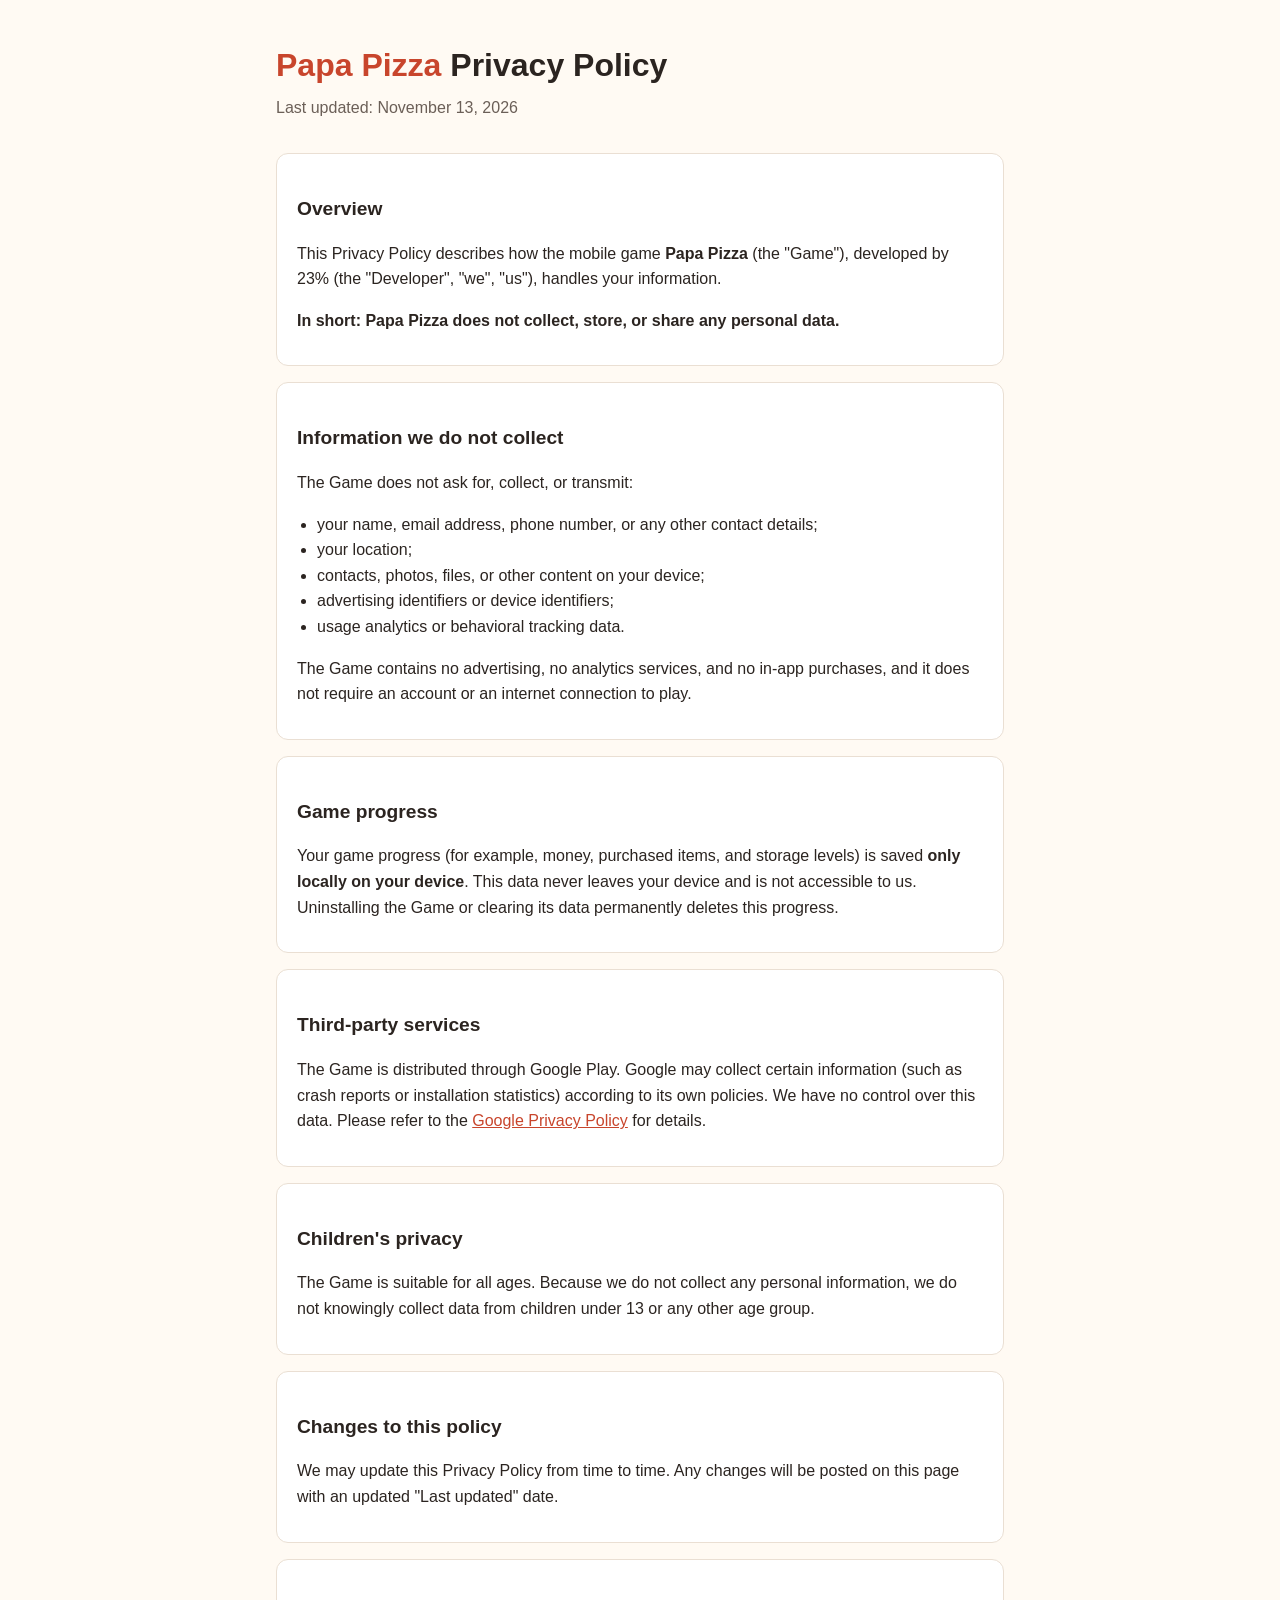
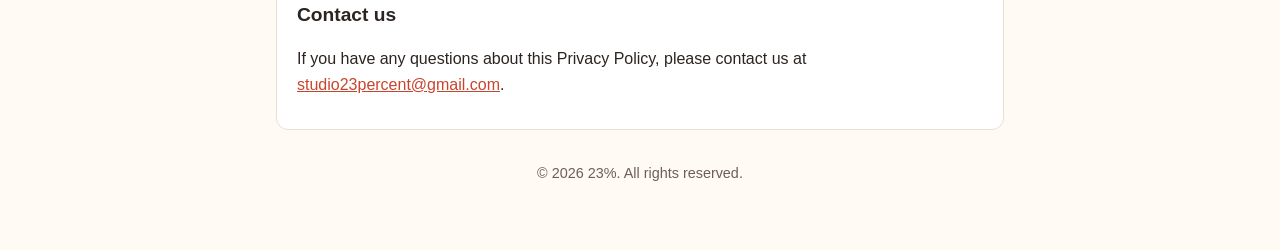
==== papa-pizza/index.html @ 5027cd4c "Add Privacy Policy for Papa Pizza game This file contains the Privacy Policy for the Papa Pizza mobi" ====
<!DOCTYPE html>
<html lang="en">
<head>
  <meta charset="UTF-8">
  <meta name="viewport" content="width=device-width, initial-scale=1.0">
  <title>Papa Pizza — Privacy Policy</title>
  <style>
    :root {
      --bg: #fffaf3;
      --text: #2b2420;
      --muted: #6b5f57;
      --accent: #c8452c;
      --card: #ffffff;
      --border: #eadfd3;
    }
    @media (prefers-color-scheme: dark) {
      :root {
        --bg: #1c1816;
        --text: #f1e9e2;
        --muted: #b3a69c;
        --accent: #ff7a5c;
        --card: #26211e;
        --border: #3a322d;
      }
    }
    * { box-sizing: border-box; }
    body {
      margin: 0;
      background: var(--bg);
      color: var(--text);
      font-family: -apple-system, BlinkMacSystemFont, "Segoe UI", Roboto, Arial, sans-serif;
      line-height: 1.6;
    }
    main {
      max-width: 760px;
      margin: 0 auto;
      padding: 40px 16px 64px;
    }
    h1 { margin: 0 0 4px; font-size: 2rem; }
    h1 span { color: var(--accent); }
    .updated { color: var(--muted); margin: 0 0 32px; }
    h2 { font-size: 1.2rem; margin: 32px 0 8px; }
    section {
      background: var(--card);
      border: 1px solid var(--border);
      border-radius: 12px;
      padding: 8px 20px 16px;
      margin-bottom: 16px;
    }
    a { color: var(--accent); }
    ul { padding-left: 20px; }
    footer { color: var(--muted); font-size: 0.9rem; margin-top: 32px; text-align: center; }
  </style>
</head>
<body>
  <main>
    <h1><span>Papa Pizza</span> Privacy Policy</h1>
    <p class="updated">Last updated: November 13, 2026</p>

    <section>
      <h2>Overview</h2>
      <p>This Privacy Policy describes how the mobile game <strong>Papa Pizza</strong> (the "Game"), developed by 23% (the "Developer", "we", "us"), handles your information.</p>
      <p><strong>In short: Papa Pizza does not collect, store, or share any personal data.</strong></p>
    </section>

    <section>
      <h2>Information we do not collect</h2>
      <p>The Game does not ask for, collect, or transmit:</p>
      <ul>
        <li>your name, email address, phone number, or any other contact details;</li>
        <li>your location;</li>
        <li>contacts, photos, files, or other content on your device;</li>
        <li>advertising identifiers or device identifiers;</li>
        <li>usage analytics or behavioral tracking data.</li>
      </ul>
      <p>The Game contains no advertising, no analytics services, and no in-app purchases, and it does not require an account or an internet connection to play.</p>
    </section>

    <section>
      <h2>Game progress</h2>
      <p>Your game progress (for example, money, purchased items, and storage levels) is saved <strong>only locally on your device</strong>. This data never leaves your device and is not accessible to us. Uninstalling the Game or clearing its data permanently deletes this progress.</p>
    </section>

    <section>
      <h2>Third-party services</h2>
      <p>The Game is distributed through Google Play. Google may collect certain information (such as crash reports or installation statistics) according to its own policies. We have no control over this data. Please refer to the <a href="https://policies.google.com/privacy" target="_blank" rel="noopener">Google Privacy Policy</a> for details.</p>
    </section>

    <section>
      <h2>Children's privacy</h2>
      <p>The Game is suitable for all ages. Because we do not collect any personal information, we do not knowingly collect data from children under 13 or any other age group.</p>
    </section>

    <section>
      <h2>Changes to this policy</h2>
      <p>We may update this Privacy Policy from time to time. Any changes will be posted on this page with an updated "Last updated" date.</p>
    </section>

    <section>
      <h2>Contact us</h2>
      <p>If you have any questions about this Privacy Policy, please contact us at
        <a href="mailto:studio23percent@gmail.com">studio23percent@gmail.com</a>.</p>
    </section>

    <footer>© 2026 23%. All rights reserved.</footer>
  </main>
</body>
</html>
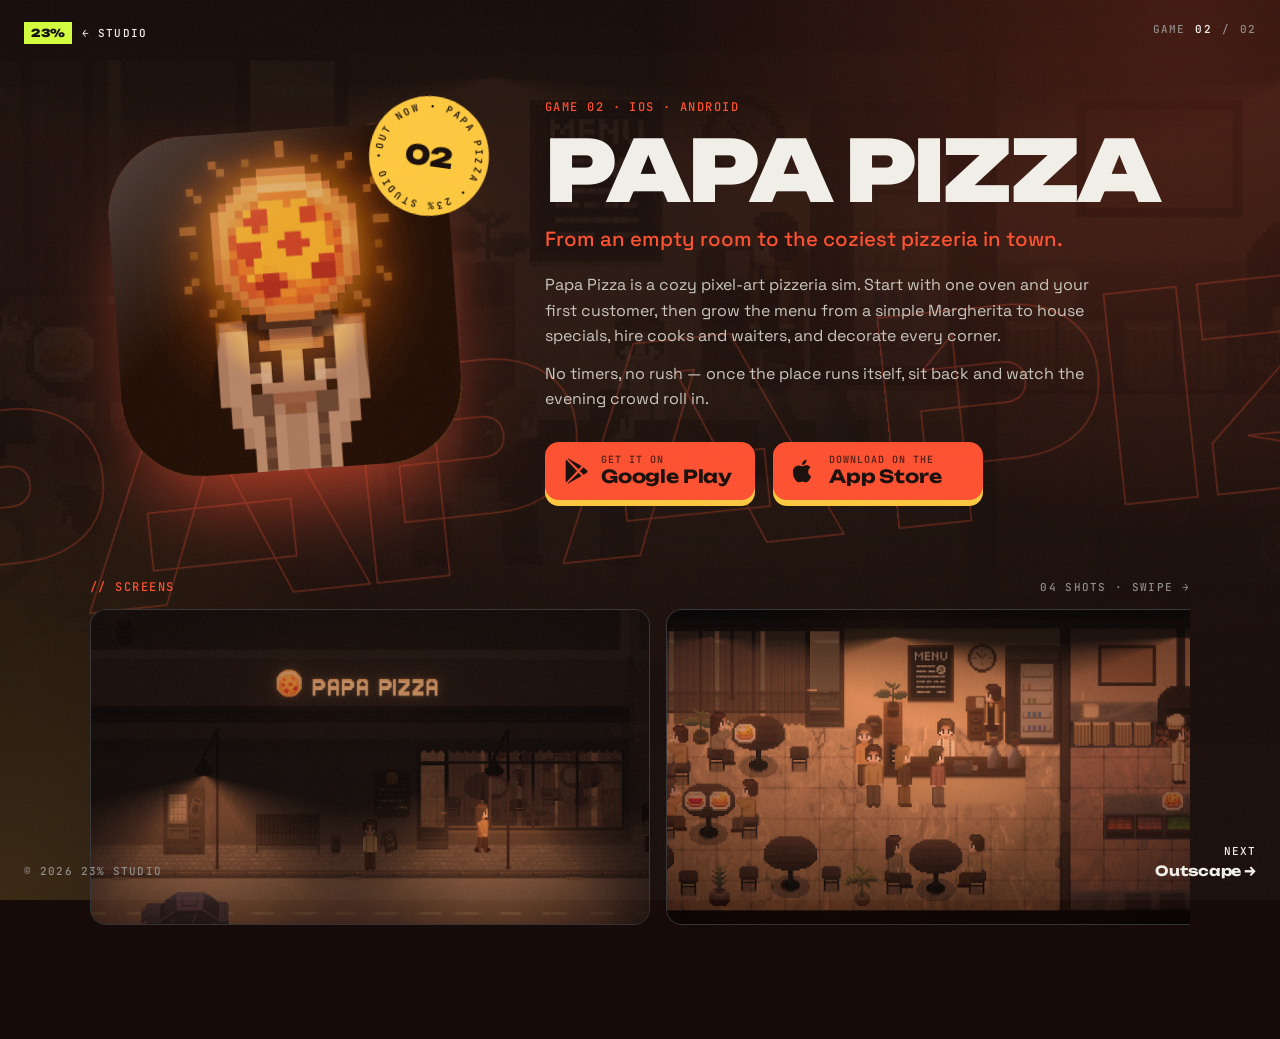
==== commit dc05bed5: "Add files via upload" ====
--- a/papa-pizza/index.html
+++ b/papa-pizza/index.html
@@ -1,108 +1,33 @@
-<!DOCTYPE html>
-<html lang="en">
+<!doctype html>
+<html lang="en" data-game="papa-pizza">
 <head>
-  <meta charset="UTF-8">
-  <meta name="viewport" content="width=device-width, initial-scale=1.0">
-  <title>Papa Pizza — Privacy Policy</title>
-  <style>
-    :root {
-      --bg: #fffaf3;
-      --text: #2b2420;
-      --muted: #6b5f57;
-      --accent: #c8452c;
-      --card: #ffffff;
-      --border: #eadfd3;
-    }
-    @media (prefers-color-scheme: dark) {
-      :root {
-        --bg: #1c1816;
-        --text: #f1e9e2;
-        --muted: #b3a69c;
-        --accent: #ff7a5c;
-        --card: #26211e;
-        --border: #3a322d;
-      }
-    }
-    * { box-sizing: border-box; }
-    body {
-      margin: 0;
-      background: var(--bg);
-      color: var(--text);
-      font-family: -apple-system, BlinkMacSystemFont, "Segoe UI", Roboto, Arial, sans-serif;
-      line-height: 1.6;
-    }
-    main {
-      max-width: 760px;
-      margin: 0 auto;
-      padding: 40px 16px 64px;
-    }
-    h1 { margin: 0 0 4px; font-size: 2rem; }
-    h1 span { color: var(--accent); }
-    .updated { color: var(--muted); margin: 0 0 32px; }
-    h2 { font-size: 1.2rem; margin: 32px 0 8px; }
-    section {
-      background: var(--card);
-      border: 1px solid var(--border);
-      border-radius: 12px;
-      padding: 8px 20px 16px;
-      margin-bottom: 16px;
-    }
-    a { color: var(--accent); }
-    ul { padding-left: 20px; }
-    footer { color: var(--muted); font-size: 0.9rem; margin-top: 32px; text-align: center; }
-  </style>
+  <meta charset="utf-8">
+  <meta name="viewport" content="width=device-width, initial-scale=1">
+  <title>Papa Pizza — 23% studio</title>
+  <meta name="description" content="Papa Pizza — a game by 23%, a tiny indie game studio. Get it on Google Play and the App Store.">
+  <meta name="theme-color" content="#160b08">
+  <meta property="og:title" content="Papa Pizza — 23% studio">
+  <meta property="og:type" content="website">
+  <link rel="icon" href="../assets/img/favicon.svg" type="image/svg+xml">
+  <link rel="preconnect" href="https://fonts.googleapis.com">
+  <link rel="preconnect" href="https://fonts.gstatic.com" crossorigin>
+  <link href="https://fonts.googleapis.com/css2?family=JetBrains+Mono:wght@500;600&family=Space+Grotesk:wght@400;500;600&family=Unbounded:wght@600;700;900&display=swap" rel="stylesheet">
+  <link rel="stylesheet" href="../assets/css/style.css">
+  <script src="../assets/js/games.js"></script>
+  <script src="../assets/js/common.js"></script>
 </head>
-<body>
-  <main>
-    <h1><span>Papa Pizza</span> Privacy Policy</h1>
-    <p class="updated">Last updated: November 13, 2026</p>
+<body class="game-page" data-root="../">
+  <div class="wipe is-intro" aria-hidden="true"></div>
+  <div class="cover" id="cover" aria-hidden="true"></div>
+  <div class="marquee" aria-hidden="true"><div class="marquee-track" id="marquee"></div></div>
 
-    <section>
-      <h2>Overview</h2>
-      <p>This Privacy Policy describes how the mobile game <strong>Papa Pizza</strong> (the "Game"), developed by 23% (the "Developer", "we", "us"), handles your information.</p>
-      <p><strong>In short: Papa Pizza does not collect, store, or share any personal data.</strong></p>
-    </section>
+  <nav class="hud hud--tl"><a class="back" id="back" href="../"><span class="logo"><b>23%</b></span>← studio</a></nav>
+  <div class="hud hud--tr">Game <b id="num">02</b> / <span id="total">02</span></div>
+  <div class="hud hud--bl"><span>© <span class="year">2026</span> 23% studio</span></div>
+  <a class="hud hud--br next" id="next" href="../"></a>
 
-    <section>
-      <h2>Information we do not collect</h2>
-      <p>The Game does not ask for, collect, or transmit:</p>
-      <ul>
-        <li>your name, email address, phone number, or any other contact details;</li>
-        <li>your location;</li>
-        <li>contacts, photos, files, or other content on your device;</li>
-        <li>advertising identifiers or device identifiers;</li>
-        <li>usage analytics or behavioral tracking data.</li>
-      </ul>
-      <p>The Game contains no advertising, no analytics services, and no in-app purchases, and it does not require an account or an internet connection to play.</p>
-    </section>
+  <main class="game" id="game"></main>
 
-    <section>
-      <h2>Game progress</h2>
-      <p>Your game progress (for example, money, purchased items, and storage levels) is saved <strong>only locally on your device</strong>. This data never leaves your device and is not accessible to us. Uninstalling the Game or clearing its data permanently deletes this progress.</p>
-    </section>
-
-    <section>
-      <h2>Third-party services</h2>
-      <p>The Game is distributed through Google Play. Google may collect certain information (such as crash reports or installation statistics) according to its own policies. We have no control over this data. Please refer to the <a href="https://policies.google.com/privacy" target="_blank" rel="noopener">Google Privacy Policy</a> for details.</p>
-    </section>
-
-    <section>
-      <h2>Children's privacy</h2>
-      <p>The Game is suitable for all ages. Because we do not collect any personal information, we do not knowingly collect data from children under 13 or any other age group.</p>
-    </section>
-
-    <section>
-      <h2>Changes to this policy</h2>
-      <p>We may update this Privacy Policy from time to time. Any changes will be posted on this page with an updated "Last updated" date.</p>
-    </section>
-
-    <section>
-      <h2>Contact us</h2>
-      <p>If you have any questions about this Privacy Policy, please contact us at
-        <a href="mailto:studio23percent@gmail.com">studio23percent@gmail.com</a>.</p>
-    </section>
-
-    <footer>© 2026 23%. All rights reserved.</footer>
-  </main>
+  <script src="../assets/js/game.js"></script>
 </body>
 </html>
--- a/assets/css/style.css
+++ b/assets/css/style.css
@@ -0,0 +1,656 @@
+/* =====================================================================
+   23% — indie game studio
+   ===================================================================== */
+:root {
+  --bg: #0c0c0e;
+  --panel: #141417;
+  --ink: #f3f1ea;
+  --ink-soft: #cbc8bf;
+  --muted: #8e8c86;
+  --line: rgba(243, 241, 234, .14);
+  --lime: #d4ff3a;
+  --accent: var(--lime);
+  --accent-2: #ff5c39;
+  --game-bg: #0c0c0e;
+  --font-display: "Unbounded", "Arial Black", system-ui, sans-serif;
+  --font-body: "Space Grotesk", system-ui, sans-serif;
+  --font-mono: "JetBrains Mono", ui-monospace, monospace;
+  --ease: cubic-bezier(.7, 0, .2, 1);
+  color-scheme: dark;
+}
+
+*, *::before, *::after { box-sizing: border-box; }
+html { -webkit-text-size-adjust: 100%; }
+body {
+  margin: 0;
+  min-height: 100vh;
+  min-height: 100svh;
+  position: relative;
+  background: var(--bg);
+  color: var(--ink);
+  font: 400 16px/1.6 var(--font-body);
+  -webkit-font-smoothing: antialiased;
+  overflow-x: hidden;
+  overflow-x: clip;
+}
+/* film grain */
+body::after {
+  content: "";
+  position: fixed;
+  inset: 0;
+  z-index: 90;
+  pointer-events: none;
+  opacity: .08;
+  background-image: url("data:image/svg+xml,%3Csvg xmlns='http://www.w3.org/2000/svg' width='160' height='160'%3E%3Cfilter id='n'%3E%3CfeTurbulence type='fractalNoise' baseFrequency='.9' numOctaves='3' stitchTiles='stitch'/%3E%3C/filter%3E%3Crect width='100%25' height='100%25' filter='url(%23n)'/%3E%3C/svg%3E");
+}
+::selection { background: var(--accent); color: #000; }
+a:focus-visible, .mark:focus-visible { outline: 2px solid var(--accent); outline-offset: 4px; }
+.sr-only {
+  position: absolute; width: 1px; height: 1px; padding: 0; margin: -1px;
+  overflow: hidden; clip: rect(0 0 0 0); white-space: nowrap; border: 0;
+}
+
+/* ---------- page transition ---------- */
+.wipe {
+  position: fixed;
+  inset: 0;
+  z-index: 100;
+  pointer-events: none;
+  background: var(--wipe, var(--accent));
+  clip-path: circle(0px at var(--x, 50%) var(--y, 50%));
+  transition: clip-path .6s var(--ease);
+}
+.wipe.is-full { clip-path: circle(150vmax at var(--x, 50%) var(--y, 50%)); }
+.wipe.is-intro { animation: wipe-out .75s .05s var(--ease) both; }
+@keyframes wipe-out {
+  from { clip-path: circle(150vmax at 50% 50%); }
+  to   { clip-path: circle(0px at 50% 50%); }
+}
+
+/* ---------- HUD (corner UI instead of a nav bar) ---------- */
+.hud {
+  position: fixed;
+  z-index: 30;
+  display: flex;
+  align-items: center;
+  gap: 10px;
+  font: 500 11px/1.3 var(--font-mono);
+  letter-spacing: .1em;
+  text-transform: uppercase;
+  color: var(--muted);
+}
+.hud b { color: var(--ink); font-weight: 600; }
+.hud a, a.hud { color: inherit; text-decoration: none; }
+.hud--tl { top: 22px; left: 24px; }
+.hud--tr { top: 22px; right: 24px; }
+.hud--bl { bottom: 22px; left: 24px; flex-direction: column; align-items: flex-start; gap: 4px; }
+.hud--br { bottom: 22px; right: 24px; }
+
+.logo { display: inline-flex; align-items: center; gap: 8px; color: var(--ink); }
+.logo b {
+  display: inline-grid;
+  place-items: center;
+  height: 22px;
+  padding: 0 7px;
+  background: var(--lime);
+  color: #0c0c0e;
+  font: 900 11px/1 var(--font-display);
+  letter-spacing: 0;
+}
+.bar {
+  position: relative;
+  width: 120px;
+  height: 8px;
+  border: 1px solid var(--line);
+  overflow: hidden;
+}
+.bar i { position: absolute; inset: 0 auto 0 0; width: 0; background: var(--lime); }
+.bar::after {
+  content: "";
+  position: absolute;
+  inset: 0;
+  background: repeating-linear-gradient(90deg, transparent 0 11px, var(--bg) 11px 12px);
+}
+/* contact e-mail in the bottom-right corner of the home page */
+.mail { display: inline-flex; align-items: center; gap: 10px; }
+.hud .mail b {
+  padding: 6px 10px;
+  border: 1px solid var(--line);
+  color: var(--ink);
+  font-size: 12px;
+  letter-spacing: .04em;
+  text-transform: none;
+  transition: background .2s ease, color .2s ease, border-color .2s ease;
+}
+.mail i { font-style: normal; color: var(--lime); transition: transform .2s ease; }
+.mail:hover b, .mail:focus-visible b { background: var(--lime); border-color: var(--lime); color: #0c0c0e; }
+.mail:hover i, .mail:focus-visible i { transform: translate(2px, -2px); }
+@media (max-width: 420px) { .mail > span { display: none; } }
+.pct { min-width: 4ch; text-align: right; color: var(--lime) !important; }
+
+/* =====================================================================
+   HOME
+   ===================================================================== */
+.dots { position: fixed; inset: 0; z-index: 0; pointer-events: none; }
+
+.stage {
+  position: relative;
+  z-index: 2;
+  min-height: 100vh;
+  min-height: 100svh;
+  display: grid;
+  grid-template-columns: repeat(12, minmax(0, 1fr));
+  grid-template-rows: auto auto;
+  align-content: center;
+  column-gap: 24px;
+  row-gap: 0;
+  padding: 84px 5vw 92px;
+}
+
+.mark {
+  grid-column: 1 / 8;
+  grid-row: 1;
+  align-self: end;
+  display: block;
+  width: 100%;
+  height: auto;
+  overflow: visible;
+  cursor: pointer;
+  user-select: none;
+  -webkit-tap-highlight-color: transparent;
+}
+.mark text { font-family: var(--font-display); font-weight: 900; font-size: 360px; }
+/* the empty part of the glyphs is a solid dim fill + a clear outline, so "23%" reads
+   as a word even though only the bottom 23% is "filled" with lime */
+.mark-outline {
+  fill: rgba(243, 241, 234, .07);
+  stroke: rgba(243, 241, 234, .55);
+  stroke-width: 2.5;
+  vector-effect: non-scaling-stroke;
+}
+.mark-fill { fill: var(--liquid, var(--lime)); transition: fill .5s ease; }
+
+.intro {
+  grid-column: 1 / 8;
+  grid-row: 2;
+  align-self: start;
+  position: relative;
+  z-index: 1;
+  padding-top: 36px;
+}
+.eyebrow {
+  margin: 0 0 14px;
+  font: 500 12px/1.3 var(--font-mono);
+  letter-spacing: .12em;
+  text-transform: uppercase;
+  color: var(--accent);
+}
+.statement {
+  margin: 0;
+  max-width: 17ch;
+  font: 700 clamp(28px, 3vw, 48px)/1.06 var(--font-display);
+  letter-spacing: -.02em;
+}
+.strike {
+  color: var(--muted);
+  text-decoration: line-through;
+  text-decoration-thickness: .08em;
+}
+.hl { color: var(--lime); }
+.lede { margin: 18px 0 0; max-width: 46ch; color: var(--ink-soft); }
+.lede em { color: var(--ink); font-style: normal; border-bottom: 1px dashed var(--muted); }
+
+.select {
+  grid-column: 9 / -1;
+  grid-row: 1 / 3;
+  align-self: center;
+  position: relative;
+  z-index: 1;
+}
+.select-head {
+  display: flex;
+  align-items: center;
+  gap: 14px;
+  margin-bottom: 16px;
+  font: 500 11px/1 var(--font-mono);
+  letter-spacing: .12em;
+  text-transform: uppercase;
+  color: var(--muted);
+}
+.select-head > span:first-child { color: var(--ink); }
+.select-head .rule { flex: 1; height: 1px; background: var(--line); }
+.blink { animation: blink 1s steps(1) infinite; }
+@keyframes blink { 50% { opacity: 0; } }
+
+.carts {
+  display: grid;
+  grid-template-columns: 1fr;
+  gap: 20px;
+}
+
+/* game "cartridge" */
+.cart {
+  --rot: -1.4deg;
+  position: relative;
+  isolation: isolate;
+  display: grid;
+  grid-template-columns: auto minmax(0, 1fr);
+  gap: 16px;
+  align-items: center;
+  padding: 18px;
+  background: var(--panel);
+  border: 1px solid var(--line);
+  color: var(--ink);
+  text-decoration: none;
+  clip-path: polygon(0 0, calc(100% - 24px) 0, 100% 24px, 100% 100%, 0 100%);
+  transform: perspective(900px) rotate(var(--rot)) rotateX(var(--rx, 0deg)) rotateY(var(--ry, 0deg)) translateY(var(--lift, 0px));
+  transition: transform .25s ease-out, color .3s ease;
+}
+.cart:nth-child(2n) { --rot: 1.2deg; }
+.cart::before {
+  content: "";
+  position: absolute;
+  inset: 0;
+  z-index: -1;
+  background: linear-gradient(115deg, var(--c1), var(--c2));
+  transform: scaleX(0);
+  transform-origin: left;
+  transition: transform .45s var(--ease);
+}
+.cart:hover, .cart:focus-visible { --lift: -6px; color: var(--cink); }
+.cart:hover::before, .cart:focus-visible::before { transform: scaleX(1); }
+.cart:focus-visible { outline-offset: 6px; }
+
+.cart-num {
+  position: absolute;
+  top: 10px;
+  right: 34px;
+  font: 600 11px/1 var(--font-mono);
+  letter-spacing: .1em;
+  opacity: .6;
+}
+.cart-icon { width: 76px; height: 76px; }
+.cart-icon .icon-fallback { font-size: 24px; }
+.cart-body { display: grid; gap: 4px; min-width: 0; }
+.cart-title { font: 700 22px/1.1 var(--font-display); letter-spacing: -.02em; }
+.cart-tag { font-size: 14px; line-height: 1.35; opacity: .72; }
+.cart-go {
+  grid-column: 1 / -1;
+  display: flex;
+  justify-content: space-between;
+  padding-top: 12px;
+  border-top: 1px dashed currentColor;
+  font: 600 11px/1 var(--font-mono);
+  letter-spacing: .12em;
+  text-transform: uppercase;
+  opacity: .8;
+}
+
+/* shared icon tile */
+.icon-tile {
+  position: relative;
+  display: block;
+  flex: none;
+  overflow: hidden;
+  border-radius: 23%;
+  background: #000;
+  box-shadow: inset 0 0 0 1px rgba(255, 255, 255, .12);
+}
+.icon-fallback {
+  position: absolute;
+  inset: 0;
+  display: grid;
+  place-items: center;
+  background:
+    radial-gradient(circle at 30% 25%, rgba(255, 255, 255, .35), transparent 45%),
+    linear-gradient(135deg, var(--c1, var(--accent)), var(--c2, var(--accent-2)));
+  color: rgba(0, 0, 0, .78);
+  font-family: var(--font-display);
+  font-weight: 900;
+  letter-spacing: -.04em;
+}
+.icon-tile img { position: absolute; inset: 0; width: 100%; height: 100%; object-fit: cover; }
+
+/* =====================================================================
+   GAME PAGE
+   ===================================================================== */
+.game-page { background-color: var(--game-bg); }
+/* ---- Fixed background layers (glow, cover art, running title) ----
+   On phones the address bar slides away while scrolling and the visible area changes
+   height. Each layer is as tall as the screen with the bar hidden (lvh) and anchored to
+   the edge of the screen that does NOT move:
+   - Android (bar on top)      -> anchored to the BOTTOM
+   - iPhone/iPad (bar at bottom) -> anchored to the TOP (see @supports block below) */
+.game-page::before {
+  content: "";
+  position: fixed;
+  left: 0;
+  right: 0;
+  bottom: 0;
+  height: 100vh;
+  height: 100lvh;
+  z-index: 0;
+  pointer-events: none;
+  background-image:
+    radial-gradient(70vmax 70vmax at 92% 0%, color-mix(in srgb, var(--accent) 24%, transparent), transparent 60%),
+    radial-gradient(60vmax 60vmax at 0% 100%, color-mix(in srgb, var(--accent-2) 14%, transparent), transparent 60%);
+}
+.cover {
+  position: fixed;
+  left: 0;
+  right: 0;
+  bottom: 0;
+  height: 100vh;
+  height: 100lvh;
+  z-index: 0;
+  pointer-events: none;
+  background: center / cover no-repeat;
+  opacity: 0;
+  transition: opacity 1.2s ease;
+  -webkit-mask-image: linear-gradient(180deg, #000 0%, transparent 85%);
+  mask-image: linear-gradient(180deg, #000 0%, transparent 85%);
+}
+.cover.is-on { opacity: .16; }
+@media (hover: none) {
+  /* the film-grain overlay sits ABOVE all content; on phones the browser sometimes
+     draws it as a dark translucent block while scrolling fast — turn it off there */
+  body::after { content: none; }
+}
+
+.marquee {
+  position: fixed;
+  left: -10vw;
+  right: -10vw;
+  bottom: 50vh;
+  bottom: 50lvh;
+  z-index: 1;
+  overflow: hidden;
+  white-space: nowrap;
+  pointer-events: none;
+  transform: translateY(50%) rotate(-6deg);
+}
+/* iOS (all iPhone browsers are WebKit): address bar is at the bottom -> anchor to top */
+@supports (-webkit-touch-callout: none) {
+  .game-page::before, .cover { top: 0; bottom: auto; }
+  .marquee { top: 50vh; top: 50lvh; bottom: auto; transform: translateY(-50%) rotate(-6deg); }
+}
+.marquee-track {
+  display: inline-flex;
+  animation: marquee 70s linear infinite;
+  font: 900 clamp(120px, 22vw, 340px)/1 var(--font-display);
+  text-transform: uppercase;
+  letter-spacing: -.03em;
+  color: transparent;
+  -webkit-text-stroke: 1.5px color-mix(in srgb, var(--accent) 30%, transparent);
+}
+.marquee-track span { padding-right: .35em; }
+@keyframes marquee { to { transform: translateX(-50%); } }
+
+.hud .back { display: inline-flex; align-items: center; gap: 10px; color: var(--ink); }
+.hud .back:hover { color: var(--accent); }
+.next { flex-direction: column; align-items: flex-end; gap: 4px; }
+.next b { font: 700 14px/1.1 var(--font-display); letter-spacing: -.01em; text-transform: none; transition: color .2s; }
+.next:hover b { color: var(--accent); }
+
+.game {
+  position: relative;
+  z-index: 2;
+  min-height: 100vh;
+  min-height: 100svh;
+  display: flex;
+  flex-direction: column;
+  justify-content: center;
+  gap: 80px;
+  padding: 100px 6vw;
+}
+.game-hero {
+  display: grid;
+  grid-template-columns: minmax(200px, 340px) minmax(0, 620px);
+  gap: clamp(40px, 7vw, 110px);
+  align-items: center;
+  justify-content: center;
+}
+
+.game-art { position: relative; width: 100%; }
+.game-icon {
+  width: 100%;
+  aspect-ratio: 1;
+  transform: perspective(900px) rotateX(var(--rx, 0deg)) rotateY(var(--ry, 0deg)) rotate(-4deg);
+  transition: transform .4s ease-out;
+  box-shadow:
+    0 50px 90px -30px color-mix(in srgb, var(--accent) 75%, transparent),
+    inset 0 0 0 1px rgba(255, 255, 255, .12);
+}
+.game-icon::after {
+  content: "";
+  position: absolute;
+  inset: 0;
+  border-radius: inherit;
+  background: linear-gradient(140deg, rgba(255, 255, 255, .22), transparent 40%);
+  pointer-events: none;
+}
+.game-icon .icon-fallback { font-size: clamp(56px, 9vw, 120px); }
+
+.badge {
+  position: absolute;
+  top: -36px;
+  right: -36px;
+  width: 124px;
+  height: 124px;
+  transform: rotate(8deg);
+}
+.badge circle { fill: var(--accent-2); }
+.badge text { fill: var(--game-bg); }
+.badge-ring {
+  transform-box: view-box;
+  transform-origin: 60px 60px;
+  animation: spin 18s linear infinite;
+}
+.badge-ring text { font: 600 9.5px var(--font-mono); letter-spacing: .12em; }
+.badge-num { font: 900 26px var(--font-display); }
+@keyframes spin { to { transform: rotate(360deg); } }
+
+/* title stays on one line; game.js shrinks it if it doesn't fit the column */
+.game-info { container-type: inline-size; min-width: 0; }
+.game-title {
+  margin: 0;
+  white-space: nowrap;
+  font: 900 clamp(40px, max(5.6vw, 16cqi), 96px)/.95 var(--font-display);
+  letter-spacing: -.035em;
+  text-transform: uppercase;
+  overflow-wrap: break-word;
+}
+.game-tagline {
+  margin: 16px 0 0;
+  font: 500 clamp(18px, 1.6vw, 22px)/1.35 var(--font-body);
+  color: var(--accent);
+}
+.game-desc { margin-top: 18px; max-width: 56ch; color: var(--ink-soft); }
+.game-desc p { margin: 0 0 12px; }
+
+.stores { display: flex; flex-wrap: wrap; gap: 18px; margin-top: 30px; }
+.store {
+  display: inline-flex;
+  align-items: center;
+  gap: 12px;
+  min-width: 210px;
+  padding: 12px 22px 12px 16px;
+  border-radius: 14px;
+  background: var(--accent);
+  color: var(--game-bg);
+  text-decoration: none;
+  box-shadow: 0 6px 0 var(--accent-2);
+  transition: transform .12s ease, box-shadow .12s ease;
+}
+.store:hover { transform: translateY(-2px); box-shadow: 0 8px 0 var(--accent-2); }
+.store:active { transform: translateY(6px); box-shadow: 0 0 0 var(--accent-2); }
+.store svg { width: 28px; height: 28px; flex: none; fill: currentColor; }
+.store-txt { display: grid; }
+.store small {
+  font: 600 10px/1.2 var(--font-mono);
+  letter-spacing: .1em;
+  text-transform: uppercase;
+  opacity: .75;
+}
+.store b { font: 700 18px/1.2 var(--font-display); letter-spacing: -.01em; }
+.store.is-soon {
+  background: transparent;
+  color: var(--muted);
+  box-shadow: none;
+  border: 1.5px dashed var(--line);
+  cursor: default;
+  transform: none;
+}
+
+.socials { display: flex; flex-wrap: wrap; align-items: center; gap: 14px; margin-top: 36px; }
+.socials-label {
+  width: 100%;
+  font: 500 11px/1 var(--font-mono);
+  letter-spacing: .12em;
+  text-transform: uppercase;
+  color: var(--muted);
+}
+.sticker {
+  --r: -2.5deg;
+  display: inline-flex;
+  align-items: center;
+  gap: 10px;
+  padding: 7px 18px 7px 7px;
+  border-radius: 999px;
+  background: var(--ink);
+  color: #111;
+  text-decoration: none;
+  font: 600 15px/1 var(--font-body);
+  transform: rotate(var(--r));
+  box-shadow: 0 10px 24px -12px rgba(0, 0, 0, .8);
+  transition: transform .2s ease;
+}
+.sticker:nth-child(odd) { --r: 2deg; }
+.sticker:hover { transform: rotate(0deg) scale(1.06); }
+.sticker i {
+  display: grid;
+  place-items: center;
+  width: 32px;
+  height: 32px;
+  border-radius: 50%;
+  background: var(--accent);
+  color: var(--game-bg);
+}
+.sticker svg { width: 17px; height: 17px; fill: currentColor; }
+
+.shots { max-width: 1100px; width: 100%; margin: 0 auto; }
+.shots-head { display: flex; align-items: baseline; justify-content: space-between; gap: 16px; }
+.shots-head .eyebrow { margin-bottom: 14px; }
+.shots-count {
+  font: 500 11px/1 var(--font-mono);
+  letter-spacing: .12em;
+  text-transform: uppercase;
+  color: var(--muted);
+}
+.shots-row {
+  display: flex;
+  gap: 16px;
+  overflow-x: auto;
+  scroll-snap-type: x mandatory;
+  overscroll-behavior-x: contain;
+  padding-bottom: 14px;
+  scrollbar-width: thin;
+  scrollbar-color: var(--accent) transparent;
+}
+/* snapping only for touch swipes — with a mouse it fights the wheel */
+@media (hover: hover) and (pointer: fine) {
+  .shots-row { scroll-snap-type: none; }
+}
+.shot {
+  flex: none;
+  width: min(560px, 82vw);
+  padding: 0;
+  border: 1px solid var(--line);
+  border-radius: 16px;
+  overflow: hidden;
+  background: var(--panel);
+  cursor: zoom-in;
+  scroll-snap-align: start;
+  transition: border-color .2s ease, transform .2s ease;
+}
+.shot:hover { border-color: var(--accent); transform: translateY(-3px); }
+.shot:focus-visible { outline: 2px solid var(--accent); outline-offset: 3px; }
+.shot img { display: block; width: 100%; height: auto; aspect-ratio: 16 / 9; object-fit: cover; }
+
+.lightbox {
+  position: fixed;
+  inset: 0;
+  z-index: 95;
+  display: grid;
+  place-items: center;
+  padding: 56px 16px;
+  background: rgba(0, 0, 0, .92);
+}
+.lightbox[hidden] { display: none; }
+.lightbox img {
+  max-width: 100%;
+  max-height: 100%;
+  border-radius: 12px;
+  user-select: none;
+}
+.lb-btn {
+  position: absolute;
+  display: grid;
+  place-items: center;
+  width: 46px;
+  height: 46px;
+  border: 1px solid var(--line);
+  border-radius: 50%;
+  background: rgba(20, 20, 23, .8);
+  color: var(--ink);
+  font: 600 18px/1 var(--font-body);
+  cursor: pointer;
+}
+.lb-btn:hover { background: var(--accent); color: var(--game-bg); }
+.lb-prev { left: 16px; top: 50%; transform: translateY(-50%); }
+.lb-next { right: 16px; top: 50%; transform: translateY(-50%); }
+.lb-close { top: 12px; right: 16px; }
+.lb-count {
+  position: absolute;
+  top: 26px;
+  left: 20px;
+  font: 500 12px/1 var(--font-mono);
+  letter-spacing: .12em;
+  color: var(--muted);
+}
+.no-scroll, .no-scroll body { overflow: hidden; }
+
+/* =====================================================================
+   RESPONSIVE
+   ===================================================================== */
+@media (max-width: 960px) {
+  .stage {
+    display: flex;
+    flex-direction: column;
+    justify-content: flex-start;
+    gap: 36px;
+    padding: 80px 16px 100px;
+  }
+  .intro { padding-top: 0; }
+  .statement { max-width: none; }
+
+  .hud { position: absolute; }
+  .hud--tl { top: 18px; left: 16px; }
+  .hud--tr { top: 18px; right: 16px; }
+  .hud--bl { bottom: 22px; left: 16px; }
+  .hud--br { bottom: 22px; right: 16px; }
+  .coords, .note { display: none; }
+  .bar { width: 72px; }
+
+  .game { justify-content: flex-start; gap: 56px; padding: 84px 16px 110px; }
+  .game-hero { grid-template-columns: 1fr; gap: 48px; }
+  .game-art { width: min(58vw, 240px); margin-left: 4px; }
+  .badge { width: 96px; height: 96px; top: -26px; right: -40px; }
+  .store { flex: 1 1 210px; }
+}
+
+@media (prefers-reduced-motion: reduce) {
+  .wipe, .wipe.is-intro { animation: none; transition: none; clip-path: circle(0px at 50% 50%); }
+  .marquee-track, .badge-ring, .blink { animation: none; }
+  .cart, .cart::before, .game-icon, .sticker, .store { transition: none; }
+}
